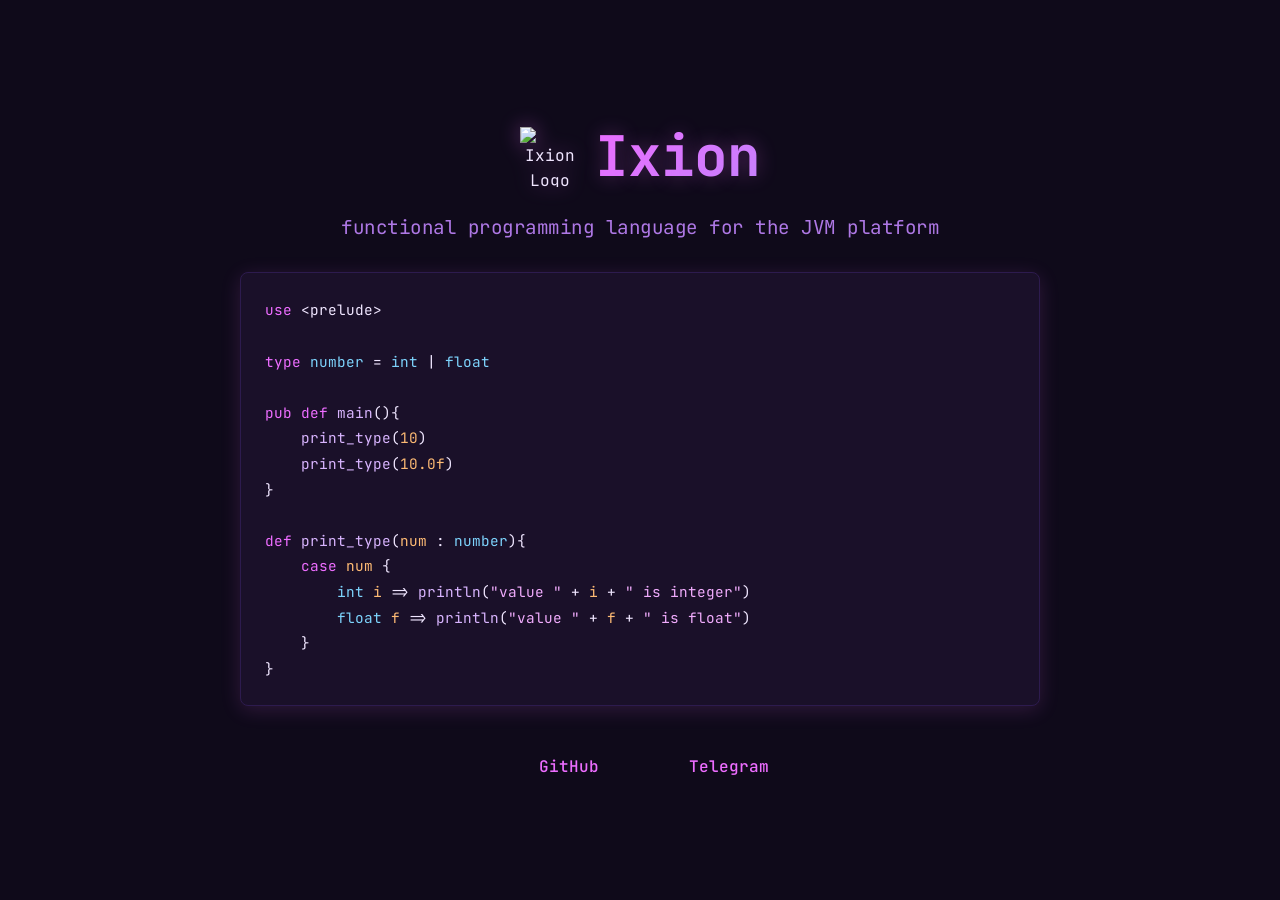
==== index.html @ f8c9e6ad "init" ====
<!DOCTYPE html>
<html lang="en">
<head>
    <meta charset="UTF-8">
    <meta name="viewport" content="width=device-width, initial-scale=1.0">
    <title>Ixion Programming Language</title>
    <link href="https://fonts.googleapis.com/css2?family=JetBrains+Mono:wght@300;400;500;700&display=swap" rel="stylesheet">
    <style>
        * {
            margin: 0;
            padding: 0;
            box-sizing: border-box;
        }

        body {
            font-family: 'JetBrains Mono', monospace;
            background-color: #0f0a1a;
            color: #f0e6ff;
            min-height: 100vh;
            display: flex;
            flex-direction: column;
            align-items: center;
            justify-content: center;
            padding: 20px;
            line-height: 1.6;
        }

        .container {
            max-width: 800px;
            width: 100%;
            text-align: center;
        }

        .logo {
            margin-bottom: 20px;
        }

        .logo-main {
            display: flex;
            align-items: center;
            justify-content: center;
            gap: 15px;
            margin-bottom: 10px;
        }

        .logo-icon {
            width: 60px;
            height: 60px;
            filter: drop-shadow(0 0 10px rgba(237, 109, 255, 0.4));
        }

        .logo-text {
            font-size: 3.5rem;
            font-weight: 700;
            background: linear-gradient(135deg, #ed6dff 0%, #c084fc 100%);
            -webkit-background-clip: text;
            -webkit-text-fill-color: transparent;
            background-clip: text;
            letter-spacing: -1px;
            text-shadow: 0 0 20px rgba(237, 109, 255, 0.3);
        }

        .tagline {
            color: #c084fc;
            font-size: 1.2rem;
            font-weight: 400;
            letter-spacing: -0.5px;
            opacity: 0.9;
        }

        .code-block {
            background-color: #1a1029;
            border-radius: 8px;
            padding: 24px;
            margin: 30px 0;
            text-align: left;
            box-shadow: 0 4px 20px rgba(237, 109, 255, 0.15);
            overflow-x: auto;
            border: 1px solid #2d1b4e;
        }

        .code-block code {
            font-family: 'JetBrains Mono', monospace;
            font-size: 0.9rem;
            line-height: 1.5;
            white-space: pre;
        }

        .keyword {
            color: #ed6dff;
        }

        .type {
            color: #7dd3fc;
        }

        .function {
            color: #d8b4fe;
        }

        .string {
            color: #f0abfc;
        }

        .comment {
            color: #8b5cf6;
        }

        .variable {
            color: #fdba74;
        }

        .operator {
            color: #e6e6fa;
        }

        .links {
            margin-top: 40px;
            display: flex;
            justify-content: center;
            gap: 30px;
        }

        .link {
            display: flex;
            align-items: center;
            gap: 8px;
            color: #ed6dff;
            text-decoration: none;
            font-weight: 500;
            transition: all 0.3s ease;
            padding: 8px 16px;
            border-radius: 6px;
        }

        .link:hover {
            color: #ffffff;
            background-color: rgba(237, 109, 255, 0.15);
            transform: translateY(-2px);
            box-shadow: 0 4px 12px rgba(237, 109, 255, 0.2);
        }

        .link svg {
            width: 20px;
            height: 20px;
        }

        @media (max-width: 600px) {
            .logo-text {
                font-size: 2.5rem;
            }
            
            .tagline {
                font-size: 1rem;
            }
            
            .links {
                flex-direction: column;
                gap: 15px;
            }
        }
    </style>
</head>
<body>
    <div id="elm-app"></div>
    <script src="main.js"></script>
    <script>
        var app = Elm.Main.init({
            node: document.getElementById('elm-app')
        });
    </script>
</body>
</html>
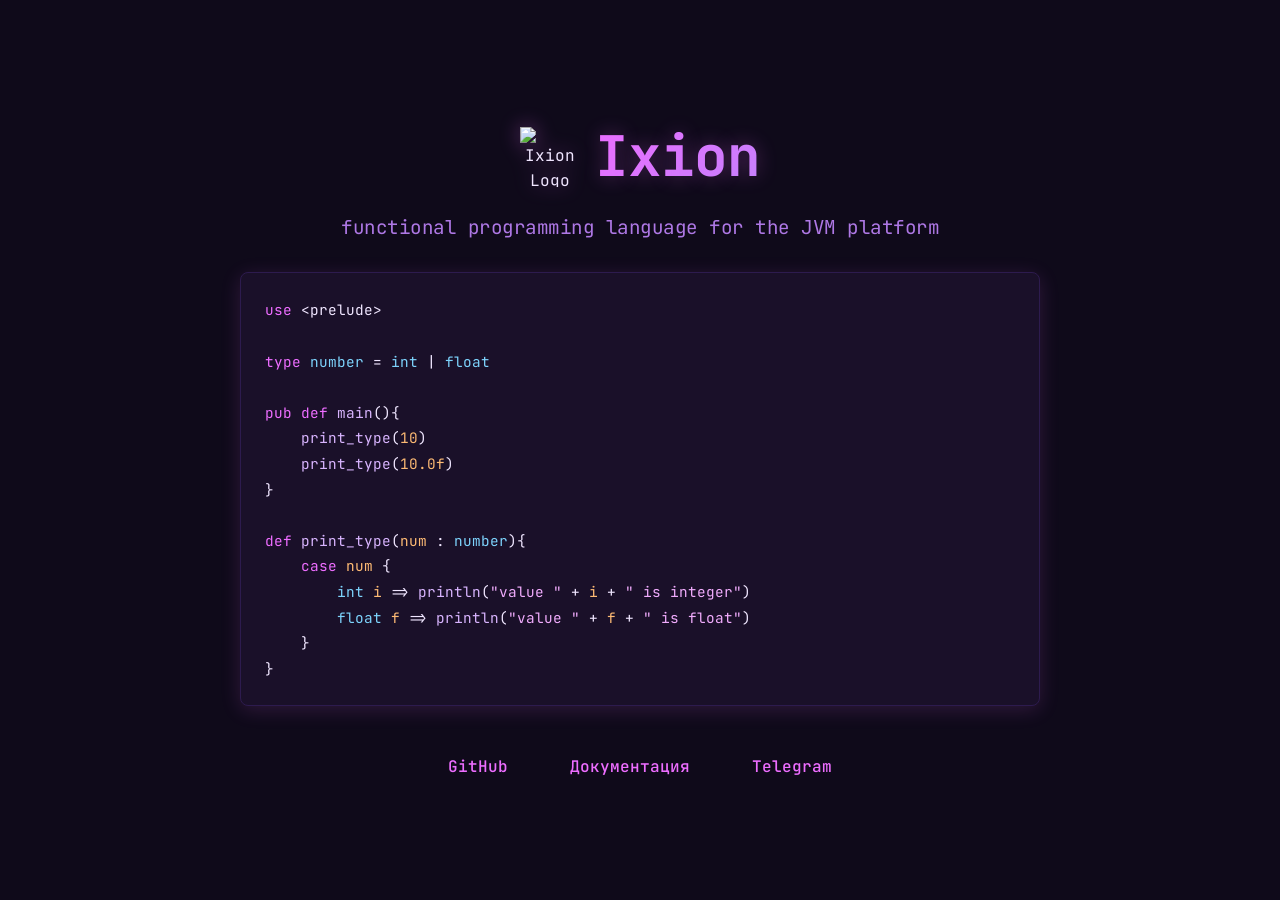
==== commit 4ae0b144: "add doc link" ====
--- a/index.html
+++ b/index.html
@@ -170,4 +170,4 @@
         });
     </script>
 </body>
-</html>
+</html>
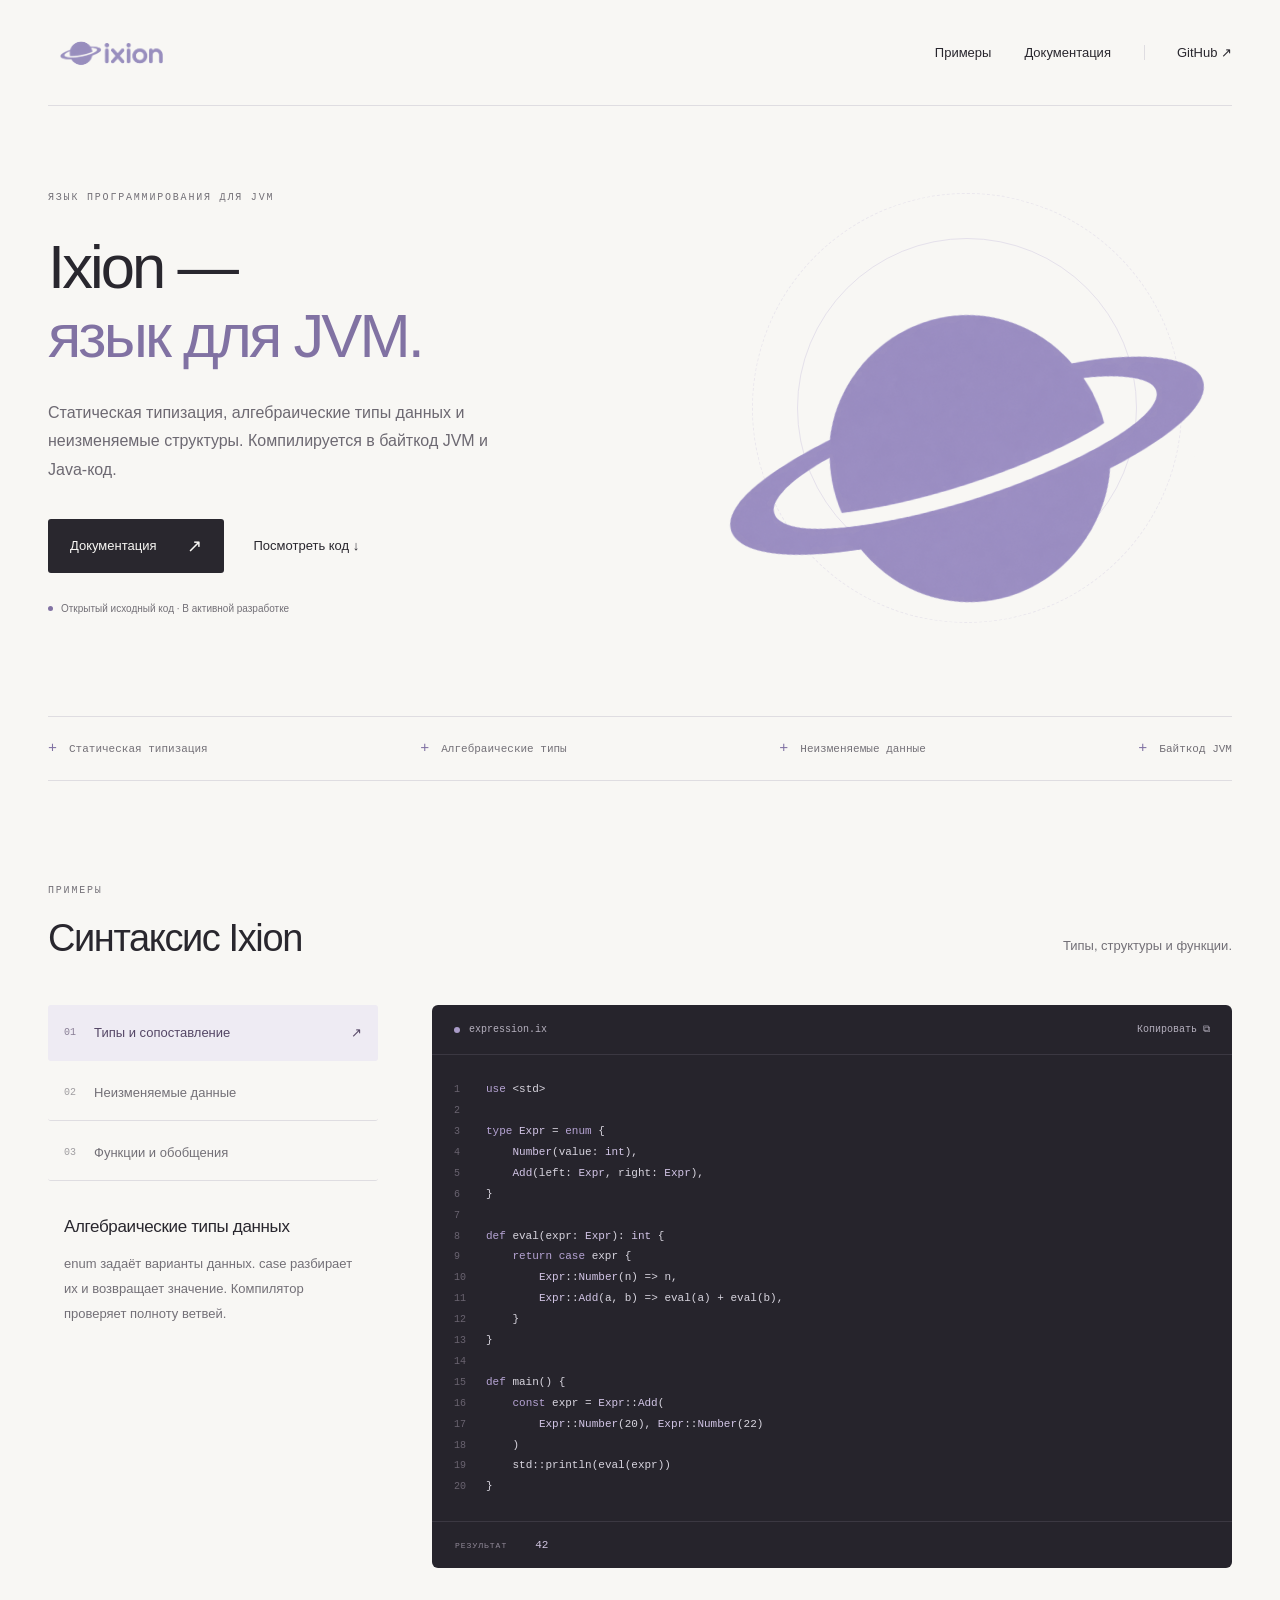
==== commit 85bed295: "upd" ====
--- a/index.html
+++ b/index.html
@@ -1,173 +1,45 @@
-<!DOCTYPE html>
-<html lang="en">
-<head>
-    <meta charset="UTF-8">
-    <meta name="viewport" content="width=device-width, initial-scale=1.0">
-    <title>Ixion Programming Language</title>
-    <link href="https://fonts.googleapis.com/css2?family=JetBrains+Mono:wght@300;400;500;700&display=swap" rel="stylesheet">
-    <style>
-        * {
-            margin: 0;
-            padding: 0;
-            box-sizing: border-box;
-        }
-
-        body {
-            font-family: 'JetBrains Mono', monospace;
-            background-color: #0f0a1a;
-            color: #f0e6ff;
-            min-height: 100vh;
-            display: flex;
-            flex-direction: column;
-            align-items: center;
-            justify-content: center;
-            padding: 20px;
-            line-height: 1.6;
-        }
-
-        .container {
-            max-width: 800px;
-            width: 100%;
-            text-align: center;
-        }
-
-        .logo {
-            margin-bottom: 20px;
-        }
-
-        .logo-main {
-            display: flex;
-            align-items: center;
-            justify-content: center;
-            gap: 15px;
-            margin-bottom: 10px;
-        }
-
-        .logo-icon {
-            width: 60px;
-            height: 60px;
-            filter: drop-shadow(0 0 10px rgba(237, 109, 255, 0.4));
-        }
-
-        .logo-text {
-            font-size: 3.5rem;
-            font-weight: 700;
-            background: linear-gradient(135deg, #ed6dff 0%, #c084fc 100%);
-            -webkit-background-clip: text;
-            -webkit-text-fill-color: transparent;
-            background-clip: text;
-            letter-spacing: -1px;
-            text-shadow: 0 0 20px rgba(237, 109, 255, 0.3);
-        }
-
-        .tagline {
-            color: #c084fc;
-            font-size: 1.2rem;
-            font-weight: 400;
-            letter-spacing: -0.5px;
-            opacity: 0.9;
-        }
-
-        .code-block {
-            background-color: #1a1029;
-            border-radius: 8px;
-            padding: 24px;
-            margin: 30px 0;
-            text-align: left;
-            box-shadow: 0 4px 20px rgba(237, 109, 255, 0.15);
-            overflow-x: auto;
-            border: 1px solid #2d1b4e;
-        }
-
-        .code-block code {
-            font-family: 'JetBrains Mono', monospace;
-            font-size: 0.9rem;
-            line-height: 1.5;
-            white-space: pre;
-        }
-
-        .keyword {
-            color: #ed6dff;
-        }
-
-        .type {
-            color: #7dd3fc;
-        }
-
-        .function {
-            color: #d8b4fe;
-        }
-
-        .string {
-            color: #f0abfc;
-        }
-
-        .comment {
-            color: #8b5cf6;
-        }
-
-        .variable {
-            color: #fdba74;
-        }
-
-        .operator {
-            color: #e6e6fa;
-        }
-
-        .links {
-            margin-top: 40px;
-            display: flex;
-            justify-content: center;
-            gap: 30px;
-        }
-
-        .link {
-            display: flex;
-            align-items: center;
-            gap: 8px;
-            color: #ed6dff;
-            text-decoration: none;
-            font-weight: 500;
-            transition: all 0.3s ease;
-            padding: 8px 16px;
-            border-radius: 6px;
-        }
-
-        .link:hover {
-            color: #ffffff;
-            background-color: rgba(237, 109, 255, 0.15);
-            transform: translateY(-2px);
-            box-shadow: 0 4px 12px rgba(237, 109, 255, 0.2);
-        }
-
-        .link svg {
-            width: 20px;
-            height: 20px;
-        }
-
-        @media (max-width: 600px) {
-            .logo-text {
-                font-size: 2.5rem;
-            }
-            
-            .tagline {
-                font-size: 1rem;
-            }
-            
-            .links {
-                flex-direction: column;
-                gap: 15px;
-            }
-        }
-    </style>
-</head>
-<body>
+<!doctype html>
+<html lang="ru">
+  <head>
+    <meta charset="UTF-8" />
+    <meta name="viewport" content="width=device-width, initial-scale=1" />
+    <meta name="theme-color" content="#f8f7f4" />
+    <meta
+      name="description"
+      content="Ixion — статически типизированный язык для JVM. Алгебраические типы данных, неизменяемые структуры и выразительное сопоставление с образцом."
+    />
+    <meta property="og:title" content="Ixion — язык программирования для JVM" />
+    <meta
+      property="og:description"
+      content="Выразительные типы. Неизменяемые данные. Знакомая платформа JVM."
+    />
+    <meta property="og:type" content="website" />
+    <title>Ixion — язык программирования для JVM</title>
+    <link rel="icon" type="image/png" href="assets/ixion-planet.png" />
+    <link rel="stylesheet" href="style.css" />
+    <script src="main.js" defer></script>
+    <script src="site.js" defer></script>
+  </head>
+  <body>
     <div id="elm-app"></div>
-    <script src="main.js"></script>
-    <script>
-        var app = Elm.Main.init({
-            node: document.getElementById('elm-app')
-        });
-    </script>
-</body>
-</html>+    <noscript
+      ><main
+        style="
+          max-width: 700px;
+          margin: 80px auto;
+          padding: 24px;
+          font-family: system-ui;
+        "
+      >
+        <h1>Ixion — язык программирования для JVM</h1>
+        <p>
+          Статически типизированный язык для JVM с алгебраическими типами и
+          неизменяемыми данными. Для интерактивных примеров включите JavaScript.
+        </p>
+        <a href="https://github.com/ixionlang/ixion"
+          >Репозиторий и документация ↗</a
+        >
+      </main></noscript
+    >
+  </body>
+</html>
--- a/style.css
+++ b/style.css
@@ -0,0 +1,965 @@
+:root {
+  --paper: #f8f7f4;
+  --ink: #29272e;
+  --muted: #737077;
+  --accent: #8172a3;
+  --lavender: #a59ac4;
+  --line: #dfdde1;
+  --mono: "SFMono-Regular", Consolas, "Liberation Mono", monospace;
+}
+* {
+  box-sizing: border-box;
+}
+html {
+  scroll-behavior: smooth;
+  scroll-padding-top: 32px;
+}
+body {
+  margin: 0;
+  background: var(--paper);
+  color: var(--ink);
+  font-family:
+    Inter,
+    -apple-system,
+    BlinkMacSystemFont,
+    "Segoe UI",
+    sans-serif;
+  -webkit-font-smoothing: antialiased;
+}
+a {
+  color: inherit;
+  text-decoration: none;
+}
+button {
+  font: inherit;
+  cursor: pointer;
+}
+a,
+button,
+summary {
+  touch-action: manipulation;
+}
+a:focus-visible,
+button:focus-visible,
+summary:focus-visible,
+pre:focus-visible {
+  outline: 2px solid var(--accent);
+  outline-offset: 5px;
+}
+::selection {
+  background: #dcd5eb;
+}
+.wrap {
+  width: min(1184px, calc(100% - 96px));
+  margin-inline: auto;
+}
+.site-header {
+  height: 106px;
+  display: flex;
+  align-items: center;
+  justify-content: space-between;
+  border-bottom: 1px solid var(--line);
+}
+.brand {
+  display: flex;
+  align-items: center;
+}
+.brand img {
+  width: 126px;
+  height: 42px;
+  object-fit: contain;
+}
+.site-header nav {
+  display: flex;
+  align-items: center;
+  gap: 33px;
+  font-size: 13px;
+}
+.site-header nav a {
+  transition: color 0.18s;
+}
+.site-header nav a:hover,
+.text-link:hover {
+  color: var(--accent);
+}
+.github-link {
+  border-left: 1px solid var(--line);
+  padding-left: 32px;
+}
+.hero {
+  min-height: 610px;
+  display: grid;
+  grid-template-columns: 1.2fr 1fr;
+  align-items: center;
+  gap: 20px;
+  padding-block: 64px 70px;
+}
+.eyebrow {
+  font-family: var(--mono);
+  font-size: 10px;
+  font-weight: 500;
+  letter-spacing: 1.8px;
+  color: var(--muted);
+  margin: 0 0 30px;
+}
+h1 {
+  font-size: clamp(40px, 4.8vw, 66px);
+  line-height: 1.12;
+  letter-spacing: -2.9px;
+  font-weight: 500;
+  margin: 0 0 28px;
+}
+h1 > span {
+  color: var(--accent);
+}
+.hero-description {
+  font-size: 16px;
+  line-height: 1.8;
+  max-width: 470px;
+  color: #6d6972;
+  margin: 0;
+}
+.hero-actions {
+  display: flex;
+  gap: 30px;
+  align-items: center;
+  margin: 34px 0 30px;
+}
+.button {
+  display: inline-flex;
+  align-items: center;
+  justify-content: space-between;
+  gap: 30px;
+  padding: 16px 22px;
+  font-size: 13px;
+  border-radius: 3px;
+  transition: background 0.2s;
+}
+.primary {
+  background: var(--ink);
+  color: var(--paper);
+}
+.primary:hover {
+  background: #564d65;
+}
+.button > span {
+  font-size: 18px;
+}
+.text-link {
+  font-size: 13px;
+  font-weight: 500;
+  transition: color 0.18s;
+}
+.hero-note {
+  font-size: 10px;
+  color: var(--muted);
+  display: flex;
+  align-items: center;
+  gap: 8px;
+}
+.status-dot {
+  width: 5px;
+  height: 5px;
+  background: var(--accent);
+  border-radius: 50%;
+}
+.hero-art {
+  height: 440px;
+  position: relative;
+  display: grid;
+  place-items: center;
+}
+.hero-art img {
+  width: 114%;
+  height: auto;
+  position: relative;
+  max-width: 520px;
+  transform: rotate(-8deg);
+}
+.orbit {
+  position: absolute;
+  border: 1px solid #e5e1eb;
+  border-radius: 50%;
+  width: 340px;
+  height: 340px;
+}
+.orbit-two {
+  width: 430px;
+  height: 430px;
+  border-style: dashed;
+  opacity: 0.7;
+}
+.art-caption {
+  position: absolute;
+  bottom: 0;
+  font: 9px var(--mono);
+  letter-spacing: 0.6px;
+  color: #8a8492;
+}
+.facts {
+  display: flex;
+  justify-content: space-between;
+  border-top: 1px solid var(--line);
+  border-bottom: 1px solid var(--line);
+  padding-block: 23px;
+  font: 11px var(--mono);
+  color: var(--muted);
+}
+.facts span {
+  display: flex;
+  align-items: center;
+  gap: 12px;
+}
+.facts span:before {
+  content: "+";
+  color: var(--accent);
+  font-size: 15px;
+}
+.examples-section {
+  padding-block: 104px 100px;
+}
+.section-heading {
+  display: flex;
+  justify-content: space-between;
+  align-items: flex-end;
+  margin-bottom: 44px;
+  gap: 32px;
+}
+.section-heading .eyebrow {
+  margin-bottom: 19px;
+}
+h2 {
+  font-size: 38px;
+  font-weight: 450;
+  line-height: 1.22;
+  letter-spacing: -1.4px;
+  margin: 0;
+}
+.section-heading > p {
+  font-size: 13px;
+  line-height: 1.85;
+  color: var(--muted);
+  margin: 0 0 3px;
+  max-width: 350px;
+}
+.example-layout {
+  display: grid;
+  grid-template-columns: 330px 1fr;
+  gap: 54px;
+}
+.tabs {
+  display: flex;
+  flex-direction: column;
+  gap: 4px;
+}
+.example-tab {
+  display: flex;
+  align-items: center;
+  gap: 18px;
+  text-align: left;
+  padding: 20px 16px;
+  background: transparent;
+  border: 0;
+  border-bottom: 1px solid var(--line);
+  color: var(--muted);
+  font-size: 13px;
+  border-radius: 3px;
+}
+.example-tab > span:first-child {
+  font: 10px var(--mono);
+  opacity: 0.65;
+}
+.example-tab.active {
+  background: #eeebf3;
+  color: #554766;
+  border-color: transparent;
+}
+.tab-arrow {
+  margin-left: auto;
+  opacity: 0;
+}
+.active .tab-arrow {
+  opacity: 1;
+}
+.example-explanation {
+  padding: 36px 16px 0;
+}
+.example-explanation h3 {
+  font-size: 17px;
+  font-weight: 500;
+  letter-spacing: -0.35px;
+  margin: 0 0 15px;
+}
+.example-explanation p {
+  font-size: 13px;
+  line-height: 1.9;
+  color: var(--muted);
+  margin: 0 0 25px;
+}
+.code-window {
+  background: #26242c;
+  color: #d8d5df;
+  border-radius: 6px;
+  overflow: hidden;
+  position: relative;
+  align-self: start;
+}
+.code-toolbar {
+  padding: 17px 22px;
+  border-bottom: 1px solid #3b3842;
+  display: flex;
+  align-items: center;
+  justify-content: space-between;
+  font: 10px var(--mono);
+  color: #b5b0be;
+}
+.code-toolbar > span {
+  display: flex;
+  align-items: center;
+  gap: 9px;
+}
+.file-dot {
+  display: inline-block;
+  background: #a99bc7;
+  width: 6px;
+  height: 6px;
+  border-radius: 50%;
+}
+.copy-button {
+  padding: 2px 0;
+  color: #b5b0be;
+  border: 0;
+  background: none;
+  font: 10px var(--mono);
+}
+.copy-button:hover {
+  color: white;
+}
+pre {
+  margin: 0;
+  overflow: auto;
+  font: 11px/1.9 var(--mono);
+  tab-size: 4;
+  white-space: pre;
+}
+.code-window pre {
+  padding: 24px 22px;
+  min-height: 390px;
+}
+.code-line {
+  display: block;
+  min-height: 1.9em;
+}
+.line-number {
+  display: inline-block;
+  width: 32px;
+  user-select: none;
+  color: #696370;
+  font-size: 10px;
+}
+.syntax-keyword {
+  color: #b6a4d4;
+}
+.syntax-type {
+  color: #d2c5e6;
+}
+.syntax-string {
+  color: #b3c3ad;
+}
+.syntax-comment {
+  color: #89818f;
+}
+.code-result {
+  border-top: 1px solid #3b3842;
+  padding: 17px 23px;
+  display: flex;
+  gap: 28px;
+  align-items: center;
+}
+.code-result > span {
+  font: 8px var(--mono);
+  letter-spacing: 1px;
+  color: #918998;
+}
+.code-result > code {
+  font: 11px var(--mono);
+  color: #cfc4df;
+}
+.copy-status {
+  position: absolute;
+  bottom: 8px;
+  right: 18px;
+  font-size: 10px;
+  color: #d3c4e8;
+  margin: 0;
+  background: #26242c;
+}
+.language-section {
+  background: #eeecf0;
+  padding: 88px 0 0;
+}
+.principles {
+  display: grid;
+  grid-template-columns: repeat(3, 1fr);
+  gap: 44px;
+  padding: 9px 0 57px;
+}
+.principle-number {
+  display: block;
+  font: 10px var(--mono);
+  color: #8b8198;
+  margin-bottom: 24px;
+}
+.principles h3 {
+  font-size: 19px;
+  letter-spacing: -0.55px;
+  line-height: 1.4;
+  font-weight: 500;
+  margin: 0 0 15px;
+}
+.principles p {
+  font-size: 13px;
+  line-height: 1.9;
+  color: #746d7b;
+  margin: 0 0 26px;
+}
+.tags {
+  display: flex;
+  gap: 8px;
+}
+.tags code {
+  font: 9px var(--mono);
+  border: 1px solid #d8d3de;
+  border-radius: 3px;
+  padding: 5px 8px;
+  color: #80718d;
+}
+.platform-note {
+  border-top: 1px solid #d9d5df;
+  display: flex;
+  gap: 23px;
+  align-items: center;
+  padding: 29px 0;
+}
+.platform-symbol {
+  font-size: 26px;
+  color: var(--accent);
+}
+.platform-note h3 {
+  font-size: 14px;
+  font-weight: 500;
+  margin: 0 0 7px;
+}
+.platform-note p {
+  font-size: 11px;
+  line-height: 1.8;
+  color: var(--muted);
+  max-width: 740px;
+  margin: 0;
+}
+.platform-tag {
+  margin-left: auto;
+  white-space: nowrap;
+  font: 9px var(--mono);
+  color: var(--accent);
+}
+.start-section {
+  padding-block: 100px;
+  display: grid;
+  grid-template-columns: 1fr 1.3fr;
+  gap: 100px;
+}
+.start-intro p:not(.eyebrow) {
+  font-size: 14px;
+  line-height: 1.9;
+  color: var(--muted);
+  max-width: 310px;
+  margin: 24px 0;
+}
+.steps {
+  display: flex;
+  flex-direction: column;
+  gap: 28px;
+}
+.step {
+  display: grid;
+  grid-template-columns: 35px 1fr;
+  gap: 16px;
+}
+.step-number {
+  font: 10px var(--mono);
+  padding-top: 4px;
+  color: var(--accent);
+}
+.step h3 {
+  font-size: 16px;
+  font-weight: 500;
+  margin: 0 0 12px;
+}
+.step p {
+  font-size: 12px;
+  line-height: 1.9;
+  color: var(--muted);
+  margin: 0 0 12px;
+}
+.step .text-link {
+  font-size: 11px;
+}
+.step pre,
+.guide-body pre {
+  padding: 18px 20px;
+  background: #efedf1;
+  border: 1px solid #e5e1e9;
+  border-radius: 4px;
+  color: #524b5c;
+}
+.step .line-number,
+.guide-body .line-number {
+  color: #b0a8ba;
+}
+.step .syntax-keyword,
+.guide-body .syntax-keyword {
+  color: #826498;
+}
+.step .syntax-type,
+.guide-body .syntax-type {
+  color: #746086;
+}
+.step .syntax-string,
+.guide-body .syntax-string {
+  color: #68735c;
+}
+.guide-section {
+  border-top: 1px solid var(--line);
+  padding-block: 78px 0;
+}
+.guide-list {
+  border-top: 1px solid var(--line);
+}
+details {
+  border-bottom: 1px solid var(--line);
+}
+summary {
+  padding: 24px 0;
+  cursor: pointer;
+  display: flex;
+  justify-content: space-between;
+  gap: 20px;
+  font-size: 15px;
+  list-style: none;
+}
+summary::-webkit-details-marker {
+  display: none;
+}
+summary > span {
+  color: var(--accent);
+  font-size: 20px;
+  font-weight: 300;
+  line-height: 1;
+}
+details[open] summary > span {
+  transform: rotate(45deg);
+}
+.guide-body {
+  display: grid;
+  grid-template-columns: 1fr 1fr;
+  gap: 60px;
+  padding: 0 0 26px;
+}
+.guide-body p {
+  color: var(--muted);
+  font-size: 13px;
+  line-height: 1.9;
+  margin: 0;
+}
+.guide-body pre {
+  font-size: 10px;
+}
+.development-note {
+  display: flex;
+  gap: 30px;
+  padding: 30px 0;
+  align-items: baseline;
+}
+.development-note > span {
+  font: 8px var(--mono);
+  letter-spacing: 1px;
+  white-space: nowrap;
+  color: var(--accent);
+}
+.development-note p {
+  font-size: 11px;
+  line-height: 1.8;
+  color: var(--muted);
+  max-width: 800px;
+  margin: 0;
+}
+.closing {
+  display: flex;
+  flex-direction: column;
+  align-items: center;
+  text-align: center;
+  padding-block: 65px 85px;
+}
+.closing img {
+  object-fit: contain;
+  margin-bottom: 24px;
+}
+.closing h2 {
+  font-size: 34px;
+  margin-bottom: 28px;
+}
+.site-footer {
+  display: flex;
+  align-items: center;
+  border-top: 1px solid var(--line);
+  padding-block: 27px 35px;
+  gap: 24px;
+}
+.footer-brand {
+  font-size: 21px;
+  letter-spacing: -1px;
+  font-weight: 650;
+  color: var(--accent);
+}
+.site-footer p {
+  color: var(--muted);
+  font-size: 10px;
+}
+.site-footer > div {
+  display: flex;
+  margin-left: auto;
+  gap: 25px;
+  font-size: 10px;
+  color: var(--muted);
+}
+.skip-link {
+  position: absolute;
+  left: 20px;
+  top: -100px;
+  z-index: 10;
+  background: var(--ink);
+  color: white;
+  padding: 12px;
+}
+.skip-link:focus {
+  top: 20px;
+}
+@media (min-width: 1500px) {
+  .hero {
+    min-height: 650px;
+  }
+}
+@media (max-width: 1000px) {
+  .wrap {
+    width: calc(100% - 64px);
+  }
+  h1 {
+    font-size: 49px;
+  }
+  .hero {
+    grid-template-columns: 1.2fr 0.8fr;
+  }
+  .hero-art {
+    height: 350px;
+  }
+  .orbit {
+    width: 240px;
+    height: 240px;
+  }
+  .orbit-two {
+    width: 310px;
+    height: 310px;
+  }
+  .example-layout {
+    grid-template-columns: 260px 1fr;
+    gap: 28px;
+  }
+  .example-tab {
+    font-size: 11px;
+    gap: 12px;
+  }
+  .principles {
+    gap: 26px;
+  }
+  .start-section {
+    gap: 50px;
+  }
+  .hero-actions {
+    gap: 20px;
+  }
+  .button {
+    gap: 22px;
+    padding: 14px 18px;
+  }
+  .facts {
+    font-size: 9px;
+  }
+  .hero-description {
+    font-size: 14px;
+  }
+  .platform-tag {
+    display: none;
+  }
+}
+@media (max-width: 720px) {
+  .wrap {
+    width: calc(100% - 40px);
+  }
+  .site-header {
+    height: 82px;
+  }
+  .brand img {
+    width: 100px;
+    height: 34px;
+  }
+  .site-header nav {
+    gap: 19px;
+    font-size: 11px;
+  }
+  .site-header nav a:first-child {
+    display: none;
+  }
+  .github-link {
+    border: 0;
+    padding: 0;
+  }
+  .hero {
+    display: flex;
+    flex-direction: column;
+    align-items: stretch;
+    padding-block: 46px 24px;
+    gap: 0;
+    min-height: 0;
+  }
+  .eyebrow {
+    font-size: 8px;
+    letter-spacing: 1.4px;
+    margin-bottom: 24px;
+  }
+  h1 {
+    font-size: clamp(37px, 8.5vw, 58px);
+    letter-spacing: -1.7px;
+  }
+  .hero-description {
+    max-width: 440px;
+    font-size: 14px;
+  }
+  .hero-actions {
+    gap: 23px;
+    flex-wrap: wrap;
+    margin-top: 26px;
+  }
+  .button,
+  .text-link {
+    font-size: 12px;
+  }
+  .hero-note {
+    font-size: 9px;
+  }
+  .hero-art {
+    height: 290px;
+    width: 100%;
+    max-width: 370px;
+    align-self: center;
+  }
+  .hero-art img {
+    width: 100%;
+    max-width: 350px;
+  }
+  .orbit {
+    width: 210px;
+    height: 210px;
+  }
+  .orbit-two {
+    width: 270px;
+    height: 270px;
+  }
+  .art-caption {
+    font-size: 8px;
+    bottom: 6px;
+  }
+  .facts {
+    display: grid;
+    grid-template-columns: 1fr 1fr;
+    gap: 18px;
+    padding-block: 21px;
+    font-size: 9px;
+  }
+  .facts span {
+    gap: 8px;
+  }
+  .examples-section {
+    padding-block: 60px;
+  }
+  .section-heading {
+    display: block;
+    margin-bottom: 28px;
+  }
+  .section-heading > p {
+    margin-top: 20px;
+    font-size: 12px;
+  }
+  h2 {
+    font-size: 30px;
+    letter-spacing: -1px;
+  }
+  .example-layout {
+    display: flex;
+    flex-direction: column;
+    gap: 24px;
+  }
+  .tabs {
+    gap: 3px;
+  }
+  .example-tab {
+    padding: 15px;
+    font-size: 12px;
+  }
+  .example-explanation {
+    padding: 22px 0 0;
+  }
+  .example-explanation p {
+    margin-bottom: 15px;
+    max-width: 480px;
+  }
+  .example-explanation h3 {
+    font-size: 16px;
+  }
+  .code-toolbar {
+    padding: 15px;
+  }
+  .code-window pre {
+    padding: 19px 12px;
+    font-size: 10px;
+    min-height: 0;
+  }
+  .line-number {
+    width: 25px;
+    font-size: 9px;
+  }
+  .code-result {
+    padding: 15px;
+  }
+  .copy-status {
+    bottom: 3px;
+    font-size: 8px;
+  }
+  .language-section {
+    padding-top: 55px;
+  }
+  .principles {
+    display: flex;
+    flex-direction: column;
+    gap: 30px;
+    padding-bottom: 35px;
+  }
+  .principle-number {
+    margin-bottom: 13px;
+  }
+  .principles h3 {
+    font-size: 19px;
+    margin-bottom: 10px;
+  }
+  .principles p {
+    font-size: 13px;
+    margin-bottom: 15px;
+  }
+  .platform-note {
+    align-items: flex-start;
+    padding-block: 25px;
+  }
+  .platform-symbol {
+    font-size: 20px;
+  }
+  .platform-note h3 {
+    font-size: 13px;
+  }
+  .platform-note p {
+    font-size: 11px;
+  }
+  .start-section {
+    display: block;
+    padding-block: 60px;
+  }
+  .start-intro p:not(.eyebrow) {
+    font-size: 13px;
+    max-width: 440px;
+  }
+  .steps {
+    margin-top: 35px;
+    gap: 29px;
+  }
+  .step {
+    grid-template-columns: 22px 1fr;
+    gap: 10px;
+  }
+  .step pre {
+    font-size: 10px;
+    padding: 15px 10px;
+  }
+  .guide-section {
+    padding-top: 50px;
+  }
+  .guide-body {
+    display: block;
+    padding-bottom: 20px;
+  }
+  .guide-body pre {
+    margin-top: 18px;
+    padding: 14px 10px;
+  }
+  .development-note {
+    flex-direction: column;
+    gap: 13px;
+  }
+  .closing {
+    padding-block: 40px 60px;
+  }
+  .closing h2 {
+    font-size: 29px;
+  }
+  .site-footer {
+    flex-wrap: wrap;
+    gap: 15px;
+    padding-block: 22px;
+  }
+  .site-footer > div {
+    gap: 20px;
+  }
+  .site-footer p {
+    font-size: 9px;
+  }
+  .site-footer > div {
+    font-size: 9px;
+  }
+  summary {
+    font-size: 14px;
+  }
+}
+@media (prefers-reduced-motion: reduce) {
+  html {
+    scroll-behavior: auto;
+  }
+  *,
+  *:before,
+  *:after {
+    transition: none !important;
+  }
+}
+
+@media (max-width: 380px) {
+  .site-header nav {
+    gap: 12px;
+    font-size: 10px;
+  }
+  .brand img {
+    width: 90px;
+  }
+  .hero-actions {
+    gap: 18px;
+  }
+  .hero-actions .text-link {
+    font-size: 11px;
+  }
+}
